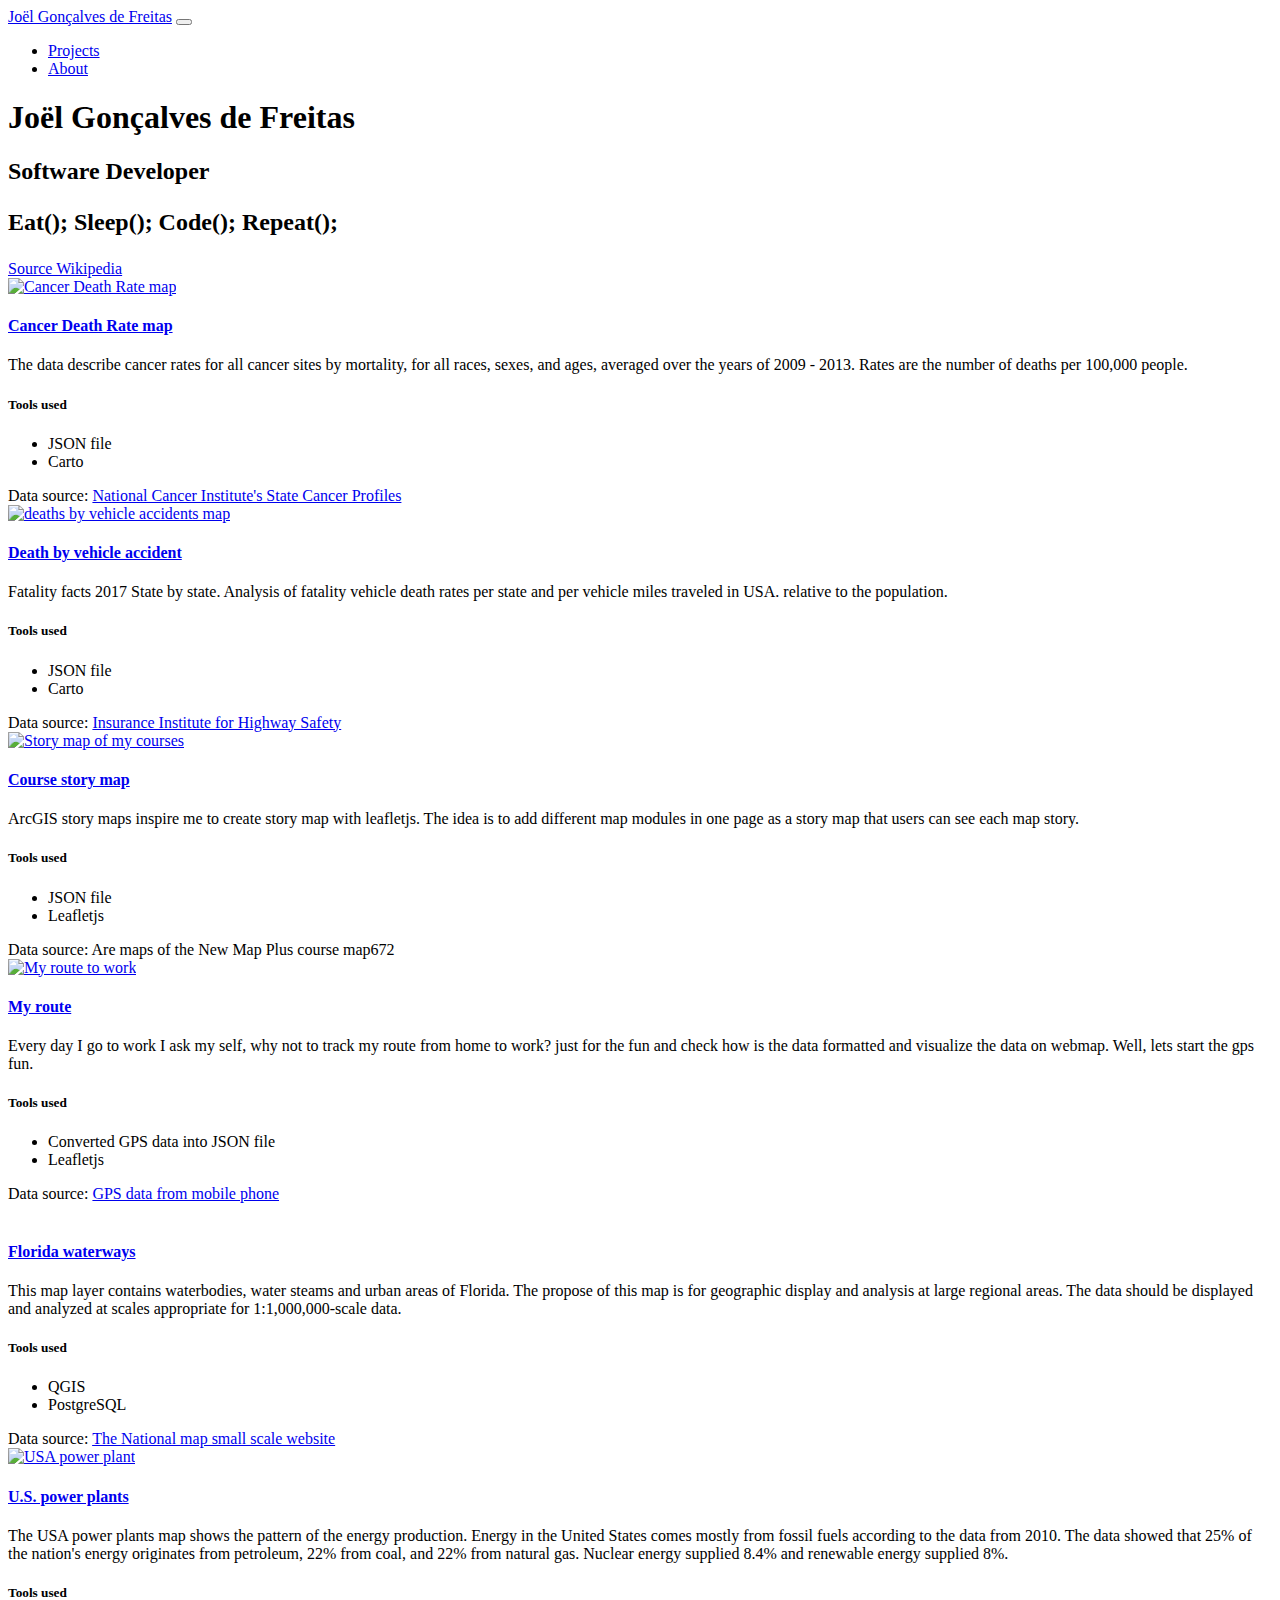
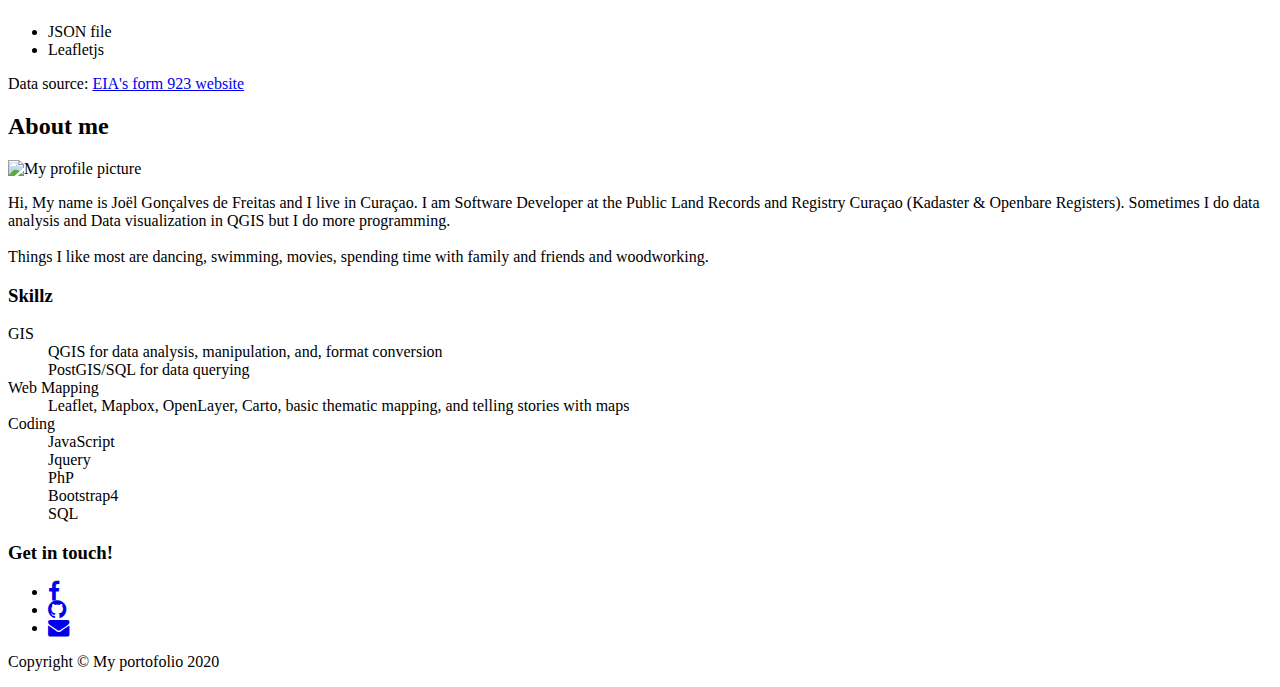
==== index.html @ 962fc3e3 "index file added to the git page" ====
<!DOCTYPE html>
<html lang="en">

<head>

  <meta charset="utf-8">
  <meta name="viewport" content="width=device-width, initial-scale=1, shrink-to-fit=no">
  <meta name="description" content="">
  <meta name="author" content="">

  <title>Joël Gonçalves de Freitas Portofolio</title>

  <!-- Bootstrap CSS -->
  <link href="vendor/bootstrap/css/bootstrap.min.css" rel="stylesheet">

  <!-- Font Awesome CSS from CDN -->
  <link href="https://maxcdn.bootstrapcdn.com/font-awesome/4.7.0/css/font-awesome.min.css" rel="stylesheet"
    integrity="sha384-wvfXpqpZZVQGK6TAh5PVlGOfQNHSoD2xbE+QkPxCAFlNEevoEH3Sl0sibVcOQVnN" crossorigin="anonymous">

  <!-- Google web font -->
  <link href="https://fonts.googleapis.com/css?family=Lato" rel="stylesheet">

  <!-- Custom styles for this template -->
  <link href="css/styles.css" rel="stylesheet">

</head>

<body id="page-top">

  <!-- Navigation -->
  <nav class="navbar navbar-expand-lg navbar-dark bg-success fixed-top" id="mainNav">
    <div class="container">
      <a class="navbar-brand js-scroll-trigger" href="#page-top">Joël Gonçalves de Freitas</a>
      <button class="navbar-toggler" type="button" data-toggle="collapse" data-target="#navbarResponsive"
        aria-controls="navbarResponsive" aria-expanded="false" aria-label="Toggle navigation">
        <span class="navbar-toggler-icon"></span>
      </button>
      <div class="collapse navbar-collapse" id="navbarResponsive">
        <ul class="navbar-nav ml-auto">
          <li class="nav-item">
            <a class="nav-link js-scroll-trigger" href="#projects">Projects</a>
          </li>
          <li class="nav-item">
            <a class="nav-link js-scroll-trigger" href="#about">About</a>
          </li>
        </ul>
      </div>
    </div>
  </nav>

  <!-- Welcome Section -->
  <header class="text-white">
    <div class="container text-center">
      <h1>Joël Gonçalves de Freitas</h1>
      <h2>Software Developer</h>
        <p class="lead">Eat(); Sleep(); Code(); Repeat();</p>

    </div>
    <a class="headimgsource" href="https://commons.wikimedia.org/wiki/File:Willemstad_Curacao_Queen_Emma_Bridge_by_night_(36304702930).jpg">Source Wikipedia</a>
  </header>

  <!-- Projects Section -->
  <section id="projects" class="bg-light ">
    <div class="container">
      <div class="row">
        <div class="col-lg-4 col-sm-6 portfolio-item">
          <div class="card h-100">
            <a target="_blank" href="https://nmp.carto.com/builder/2c14f33f-6878-4bf9-9946-59154da5bb68/embed"><img
                class="card-img-top" src="images/cancermap.png" alt="Cancer Death Rate map"></a>
            <div class="card-body bg-success text-white">
              <h4 class="card-title">

                <a target="_blank"
                  href="https://nmp.carto.com/builder/2c14f33f-6878-4bf9-9946-59154da5bb68/embed">Cancer Death Rate
                  map</a>
              </h4>
              <p class="card-text">
                The data describe cancer rates for all cancer sites by mortality, for all races, sexes, and ages,
                averaged over the years of 2009 - 2013. Rates are the number of deaths per 100,000 people.
              </p>
              <h5>Tools used</h5>
              <ul>
                <li>JSON file</li>
                <li>Carto</li>
              </ul>
              Data source: <a target="_blank" href="https://www.statecancerprofiles.cancer.gov/">National Cancer
                Institute's State Cancer Profiles</a>
            </div>
          </div>
        </div>
        <div class="col-lg-4 col-sm-6 portfolio-item">
          <div class="card h-100">
            <a target="_blank" href="https://jgo324.carto.com/builder/d9bbb91b-be37-4f00-9137-4a826701890a/embed"><img
                class="card-img-top" src="images/usCrashes.png" alt="deaths by vehicle accidents map"></a>
            <div class="card-body bg-success text-white">
              <h4 class="card-title">
                <a href="https://jgo324.carto.com/builder/d9bbb91b-be37-4f00-9137-4a826701890a/embed">Death by vehicle
                  accident</a>
              </h4>
              <p class="card-text">Fatality facts 2017 State by state.
                Analysis of fatality vehicle death rates per state and per vehicle miles traveled in USA. relative to
                the population.
              </p>
              <h5>Tools used</h5>
              <ul>
                <li>JSON file</li>
                <li>Carto</li>
              </ul>
              Data source: <a target="_blank" href="https:.www.iihs.org">Insurance Institute for Highway Safety</a>
            </div>

          </div>
        </div>
        <div class="col-lg-4 col-sm-6 portfolio-item">
          <div class="card h-100">
            <a target="_blank" href="https://jgo324.github.io/course-storymap/"><img class="card-img-top"
                src="images/courseStory.png" alt="Story map of my courses"></a>
            <div class="card-body bg-success text-white">
              <h4 class="card-title">
                <a target="_blank" href="https://jgo324.github.io/course-storymap/">Course story map</a>
              </h4>
              <p class="card-text">ArcGIS story maps inspire me to create story map with leafletjs.
                The idea is to add different map modules in one page as a story map that users
                can see each map story.</p>
              <h5>Tools used</h5>
              <ul>
                <li>JSON file</li>
                <li>Leafletjs</li>
              </ul>
              Data source: <span>Are maps of the New Map Plus course map672</span>
            </div>
          </div>
        </div>
        <div class="col-lg-4 col-sm-6 portfolio-item">
          <div class="card h-100">
            <a target="_blank" href="my-route/index.html"><img class="card-img-top" src="images/myroute.png"
                alt="My route to work"></a>
            <div class="card-body bg-success text-white">
              <h4 class="card-title">
                <a target="_blank" href="my-route/index.html">My route</a>
              </h4>
              <p class="card-text">
                Every day I go to work I ask my self, why not to track my
                route from home to work? just for the fun and check
                how is the data formatted and visualize the data on webmap.
                Well, lets start the gps fun.</p>
              <h5>Tools used</h5>
              <ul>
                <li>Converted GPS data into JSON file</li>
                <li>Leafletjs</li>
              </ul>
              Data source: <a download target="_blank" href="my-route/data/map_org.js">GPS data from mobile phone</a>
            </div>
          </div>
        </div>
        <div class="col-lg-4 col-sm-6 portfolio-item">
          <div class="card h-100">
            <a target="_blank" href="florida-waters/index.html"><img class="card-img-top" src="images/floridawaters.png"
                alt=""></a>
            <div class="card-body bg-success text-white">
              <h4 class="card-title">
                <a target="_blank" href="florida-waters/index.html">Florida waterways</a>
              </h4>
              <p class="card-text">This map layer contains waterbodies, water steams and urban areas of Florida.
                The propose of this map is for geographic display and analysis at large regional areas.
                The data should be displayed and analyzed at scales appropriate for 1:1,000,000-scale data.

              </p>
              <h5>Tools used</h5>
              <ul>
                <li>QGIS</li>
                <li>PostgreSQL</li>
              </ul>
              Data source: <a target="_blank" href="https://nationalmap.gov/small_scale/atlasftp.html">The National map
                small scale website</a>
            </div>
          </div>
        </div>
        <div class="col-lg-4 col-sm-6 portfolio-item">
          <div class="card h-100">
            <a target="_blank" href="power-plants/index.html"><img class="card-img-top" src="images/usPowerPlants.png"
                alt="USA power plant"></a>
            <div class="card-body bg-success text-white">
              <h4 class="card-title">
                <a target="_blank" href="power-plants/index.html">U.S. power plants</a>
              </h4>
              <p class="card-text">
                The USA power plants map shows the pattern of the energy production.
                Energy in the United States comes mostly from fossil fuels according to the data from 2010.
                The data showed that 25% of the nation's energy originates from petroleum,
                22% from coal, and 22% from natural gas. Nuclear energy supplied 8.4%
                and renewable energy supplied 8%.</p>
              <h5>Tools used</h5>
              <ul>
                <li>JSON file</li>
                <li>Leafletjs</li>
              </ul>
              Data source: <a target="_blank" href="http://www.eia.gov/electricity/data/eia923/">EIA's form 923
                website</a>
            </div>
          </div>
        </div>
      </div>
    </div>
  </section>

  <!-- About Section -->
  <section id="about">
    <div class="container">
      <div class="row">
        <div class="col-lg-12 mx-auto">
          <h2>About me</h2>
          <div class='my-5 clearfix'>
            <div class="float-md-left mb-5 mr-md-4"><img class="rounded-circle img-fluid" src="images/me.png"
                alt="My profile picture"></div>
            <p class="lead">
              Hi, My name is Joël Gonçalves de Freitas and I live in Curaçao.
              I am Software Developer at the Public Land Records and Registry Curaçao (Kadaster & Openbare Registers).
              Sometimes I do data analysis and Data visualization in QGIS but I do more programming.
              <br /><br />

              Things I like most are dancing, swimming, movies, spending time with family and friends and woodworking.
              <!-- 
            <p class="lead">When I'm not banging my head against the computer I'm spinning records, doing yoga, or
              landscape reading.</p> -->
          </div>

        </div>
      </div>
      <div class="row">
        <div class="col-md-6">
          <h3>Skillz</h3>
          <dl>
            <dt>GIS</dt>
            <dd>QGIS for data analysis, manipulation, and, format conversion</dd>
            <dd>PostGIS/SQL for data querying</dd>
            <dt>Web Mapping</dt>
            <dd>Leaflet, Mapbox, OpenLayer, Carto, basic thematic mapping, and telling stories with maps</dd>
            <dt>Coding</dt>
            <dd>JavaScript</dd>
            <dd>Jquery</dd>
            <dd>PhP</dd>
            <dd>Bootstrap4</dd>
            <dd>SQL</dd>
          </dl>
        </div>
        <!-- social inline list -->
        <div class="col-md-6">
          <h3>Get in touch!</h3>
          <ul class="list-inline">
            <li class="list-inline-item py-1 ml-2"><a target="_blank"
                href="https://www.facebook.com/joel.goncalvesdefreitas"><i class="px-2 fa fa-facebook fa-lg "></i></a>
            </li>
            <li class="list-inline-item py-1 ml-2"><a target="_blank" href="https://github.com/JGO324"><i
                  class="px-2 fa fa-github fa-lg "></i></a></li>
            <li class="list-inline-item py-1 ml-2"><a href="mailto:jgo324@uky.edu"><i
                  class="px-2 fa fa-envelope fa-lg "></i></a></li>
          </ul>
        </div>


      </div>
    </div>
  </section>

  <!-- Footer -->
  <footer class="py-5 bg-success">
    <div class="container">
      <p class="m-0 text-center text-white">Copyright &copy; My portofolio 2020</p>
    </div>
  </footer>

  <!-- JQuery JavaScript -->
  <script src="vendor/jquery/jquery.min.js"></script>

  <!-- Bootstrap JavaScript -->
  <script src="vendor/bootstrap/js/bootstrap.bundle.min.js"></script>

  <!-- JavaScript Plugin -->
  <script src="vendor/jquery-easing/jquery.easing.min.js"></script>

  <!-- Custom JavaScript for this theme -->
  <script src="js/scrolling-nav.js"></script>

</body>

</html>
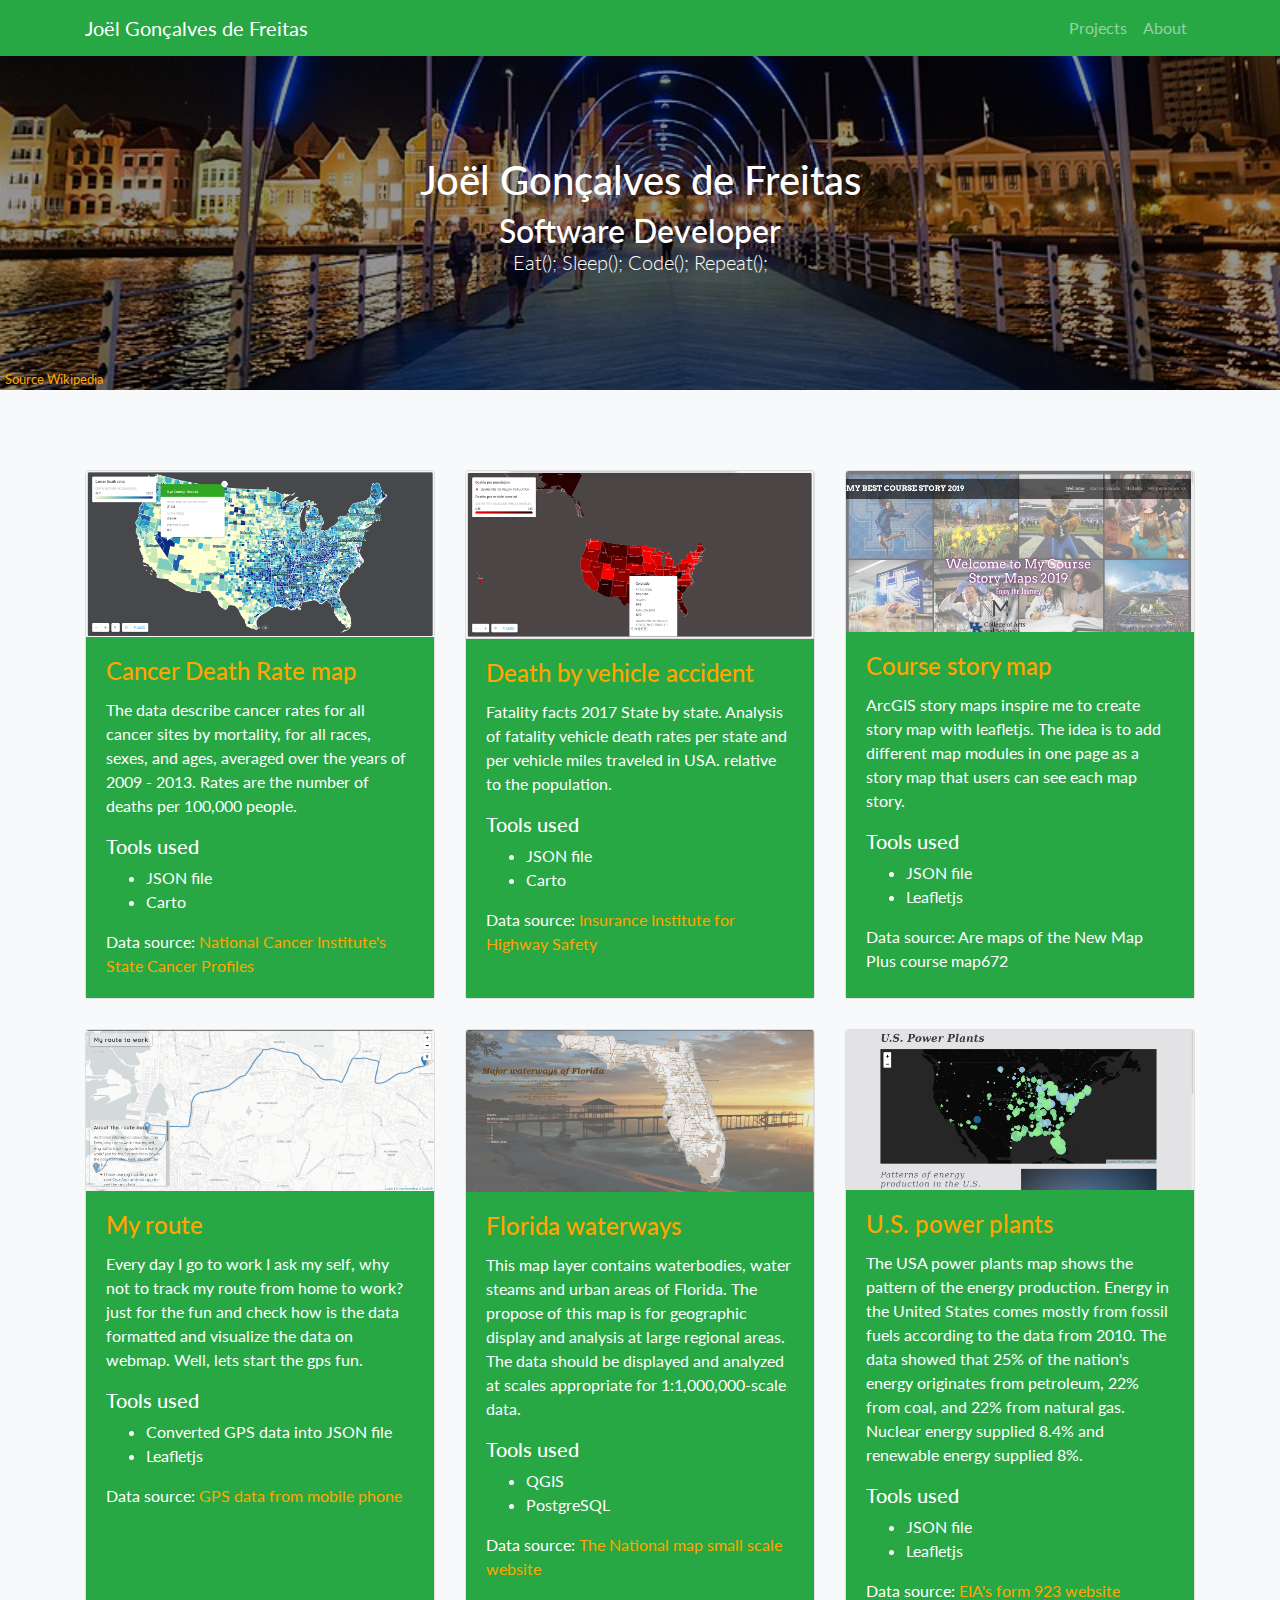
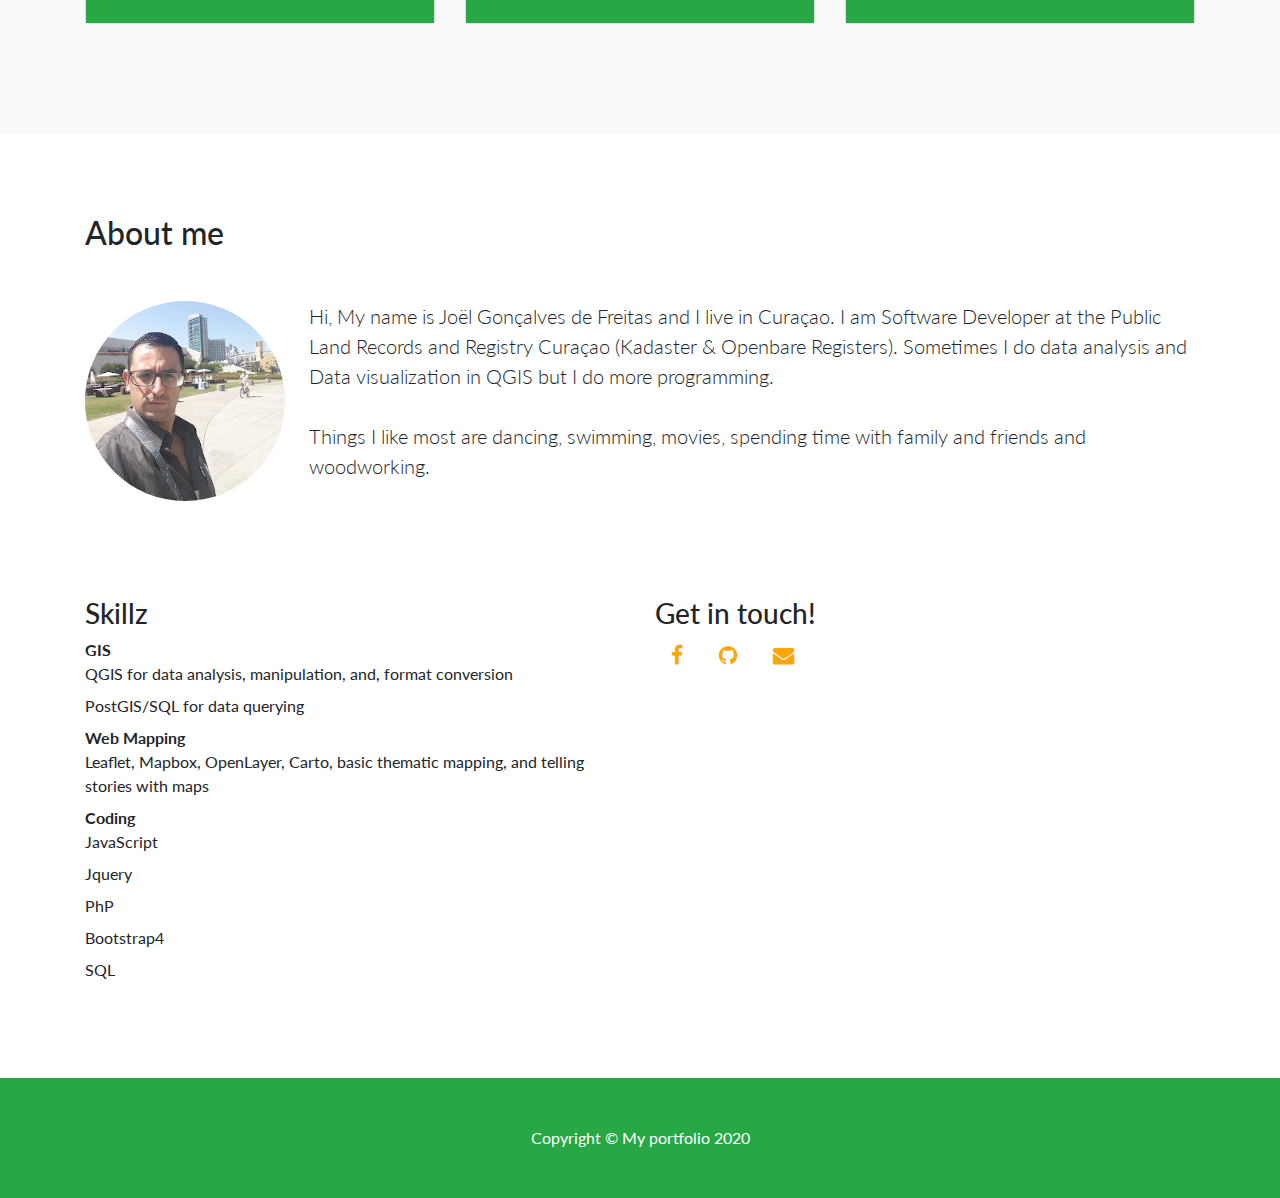
==== commit 414fd1f9: "change portofolio to portfolio" ====
--- a/index.html
+++ b/index.html
@@ -8,7 +8,7 @@
   <meta name="description" content="">
   <meta name="author" content="">
 
-  <title>Joël Gonçalves de Freitas Portofolio</title>
+  <title>Joël Gonçalves de Freitas portfolio</title>
 
   <!-- Bootstrap CSS -->
   <link href="vendor/bootstrap/css/bootstrap.min.css" rel="stylesheet">
@@ -266,7 +266,7 @@
   <!-- Footer -->
   <footer class="py-5 bg-success">
     <div class="container">
-      <p class="m-0 text-center text-white">Copyright &copy; My portofolio 2020</p>
+      <p class="m-0 text-center text-white">Copyright &copy; My portfolio 2020</p>
     </div>
   </footer>
 
--- a/css/styles.css
+++ b/css/styles.css
@@ -0,0 +1,49 @@
+/*!
+ * Start Bootstrap - Heroic Features (https://startbootstrap.com/template-overviews/heroic-features)
+ * Copyright 2013-2017 Start Bootstrap
+ * Licensed under MIT (https://github.com/BlackrockDigital/startbootstrap-heroic-features/blob/master/LICENSE)
+ */
+
+body {
+  /* apply custom rules to the body here */
+  font-family: Lato;
+}
+
+header {
+  background-image: url("../images/willemstad-at-night.png");
+  background-size: cover;
+  background-repeat: no-repeat;
+  padding: 154px 0 100px;
+  /* background-color: #448ee4; */
+}
+
+.headimgsource
+{
+  position: absolute;
+  margin: 80px 0 0 5px;
+  font-size: 0.8em;
+}
+
+.headimgsource:hover
+{
+  color: whitesmoke;
+}
+
+a{
+  color: orange;
+}
+
+/* media query when the media is wider than 992px */
+@media (min-width: 992px) {
+  header {
+    padding: 156px 0 100px;
+  }
+}
+
+.portfolio-item {
+  margin-bottom: 30px;
+}
+
+section {
+  padding: 80px 0;
+}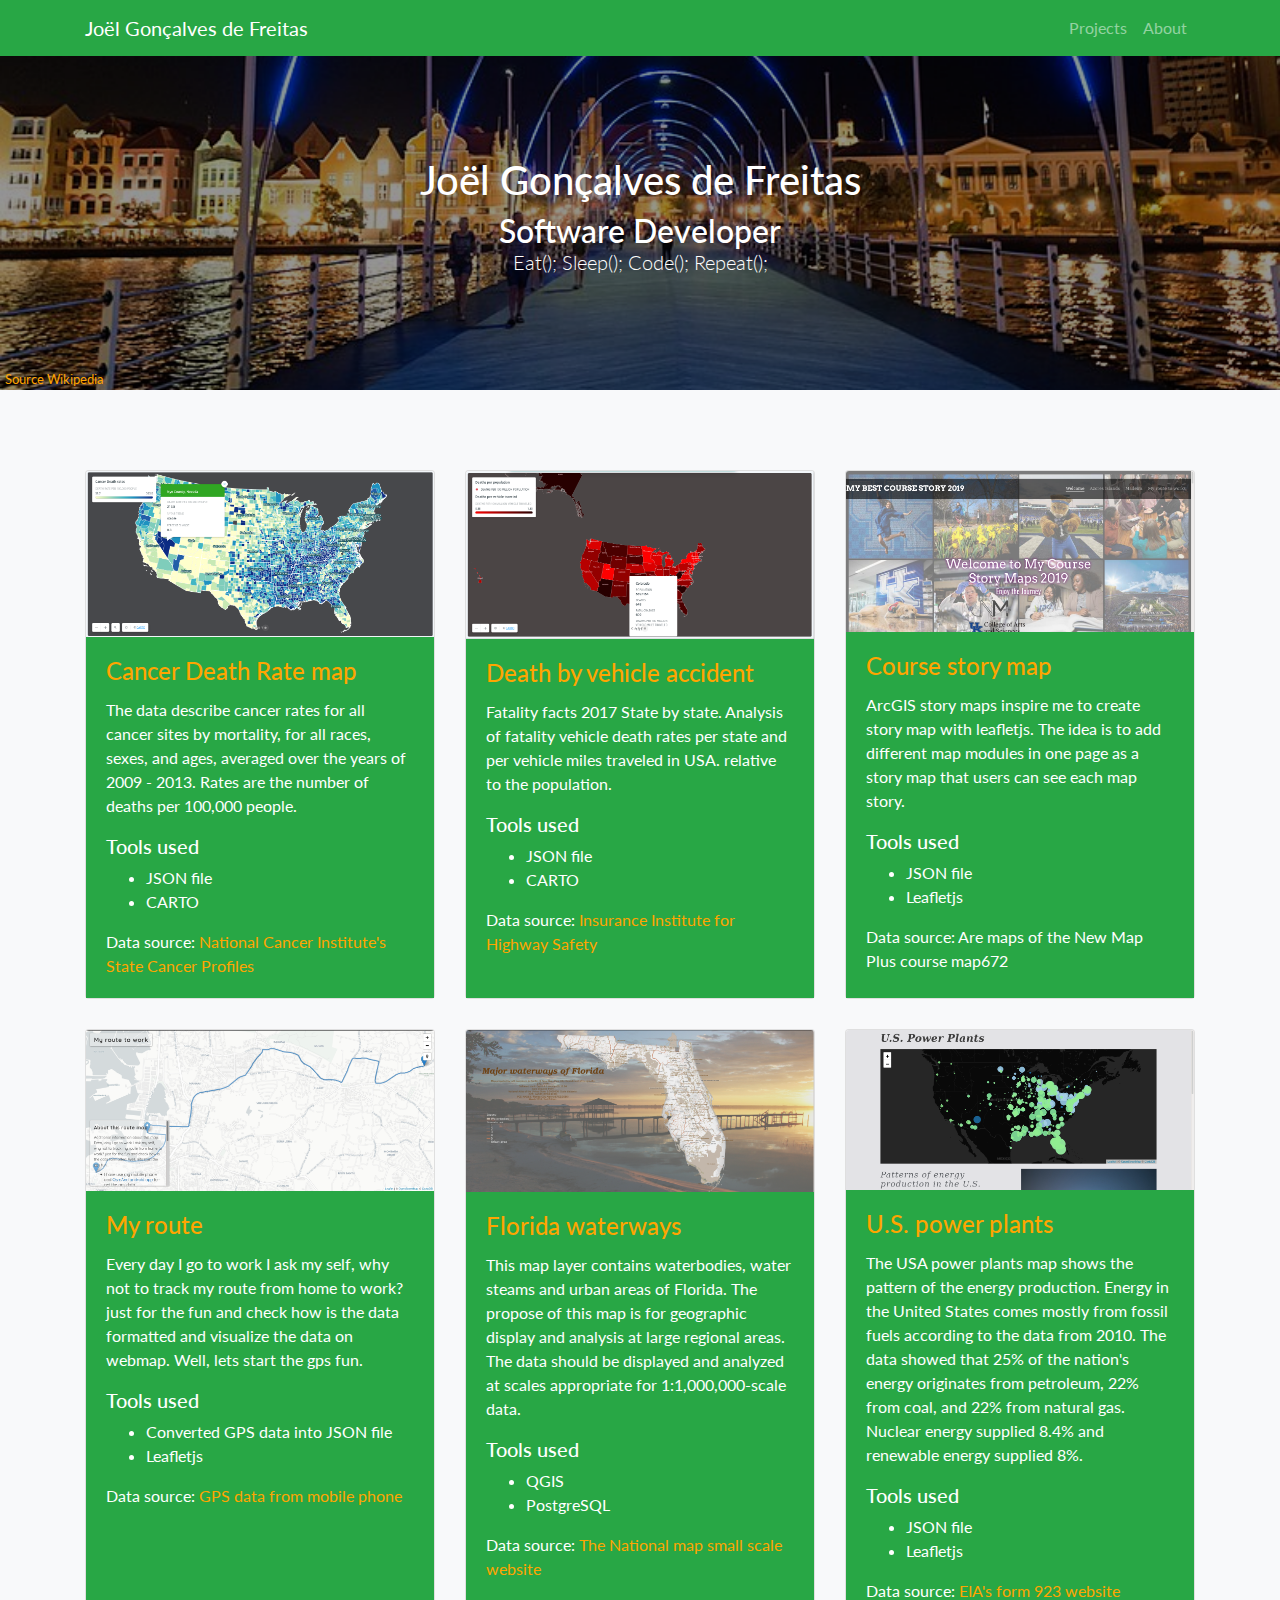
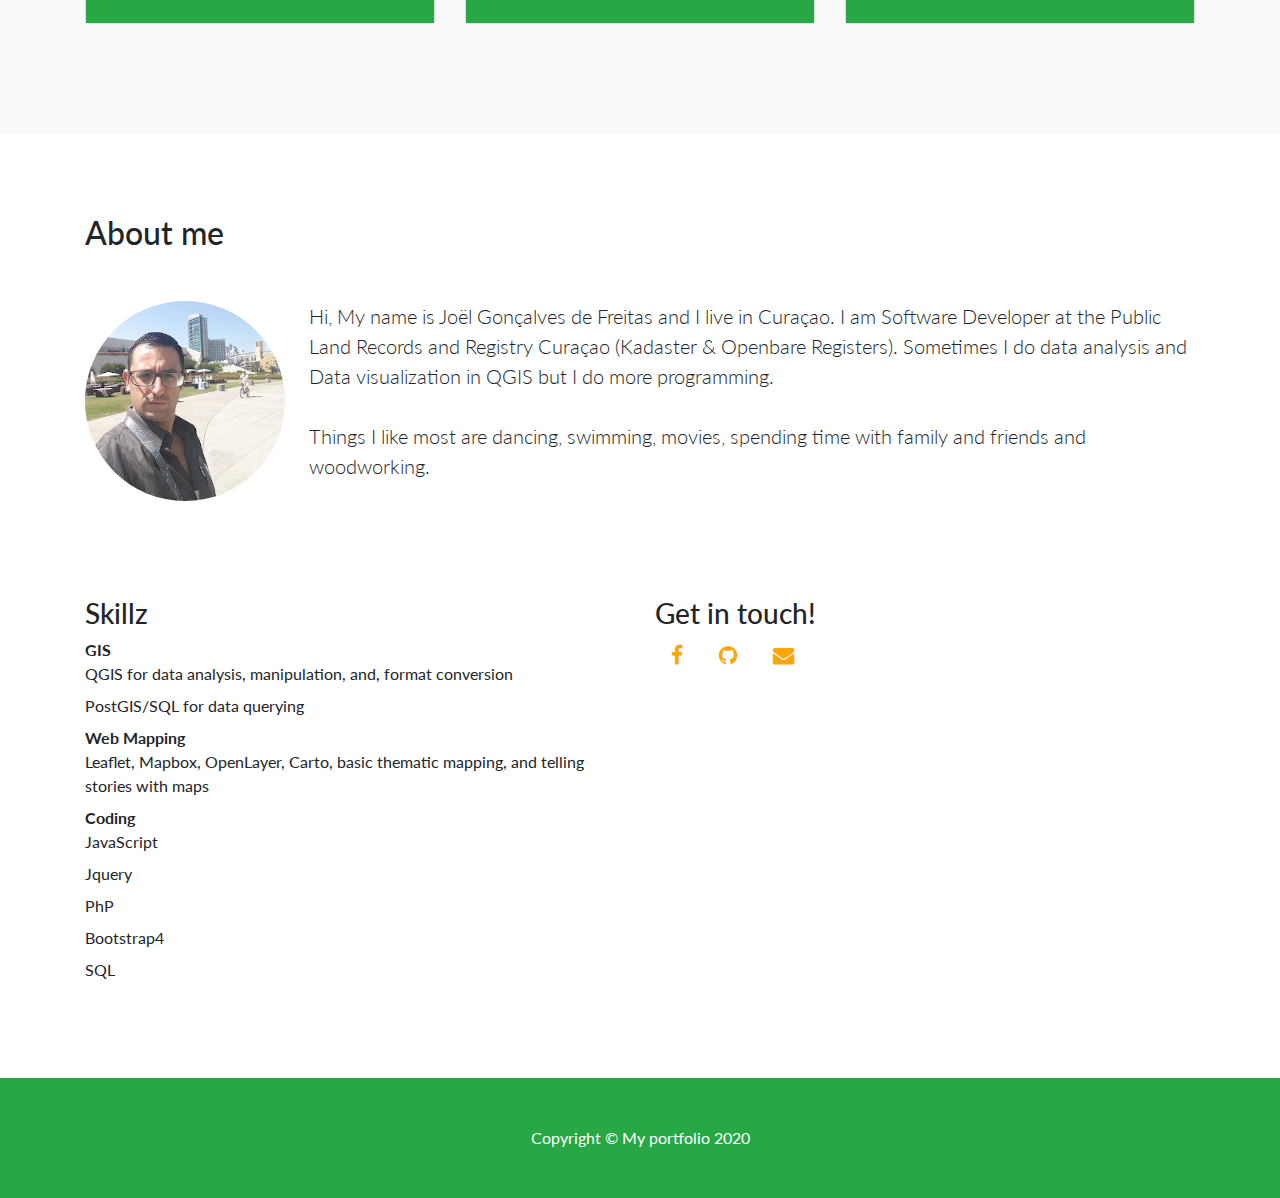
==== commit bd2850a2: "use CARTO" ====
--- a/index.html
+++ b/index.html
@@ -81,7 +81,7 @@
               <h5>Tools used</h5>
               <ul>
                 <li>JSON file</li>
-                <li>Carto</li>
+                <li>CARTO</li>
               </ul>
               Data source: <a target="_blank" href="https://www.statecancerprofiles.cancer.gov/">National Cancer
                 Institute's State Cancer Profiles</a>
@@ -104,7 +104,7 @@
               <h5>Tools used</h5>
               <ul>
                 <li>JSON file</li>
-                <li>Carto</li>
+                <li>CARTO</li>
               </ul>
               Data source: <a target="_blank" href="https:.www.iihs.org">Insurance Institute for Highway Safety</a>
             </div>
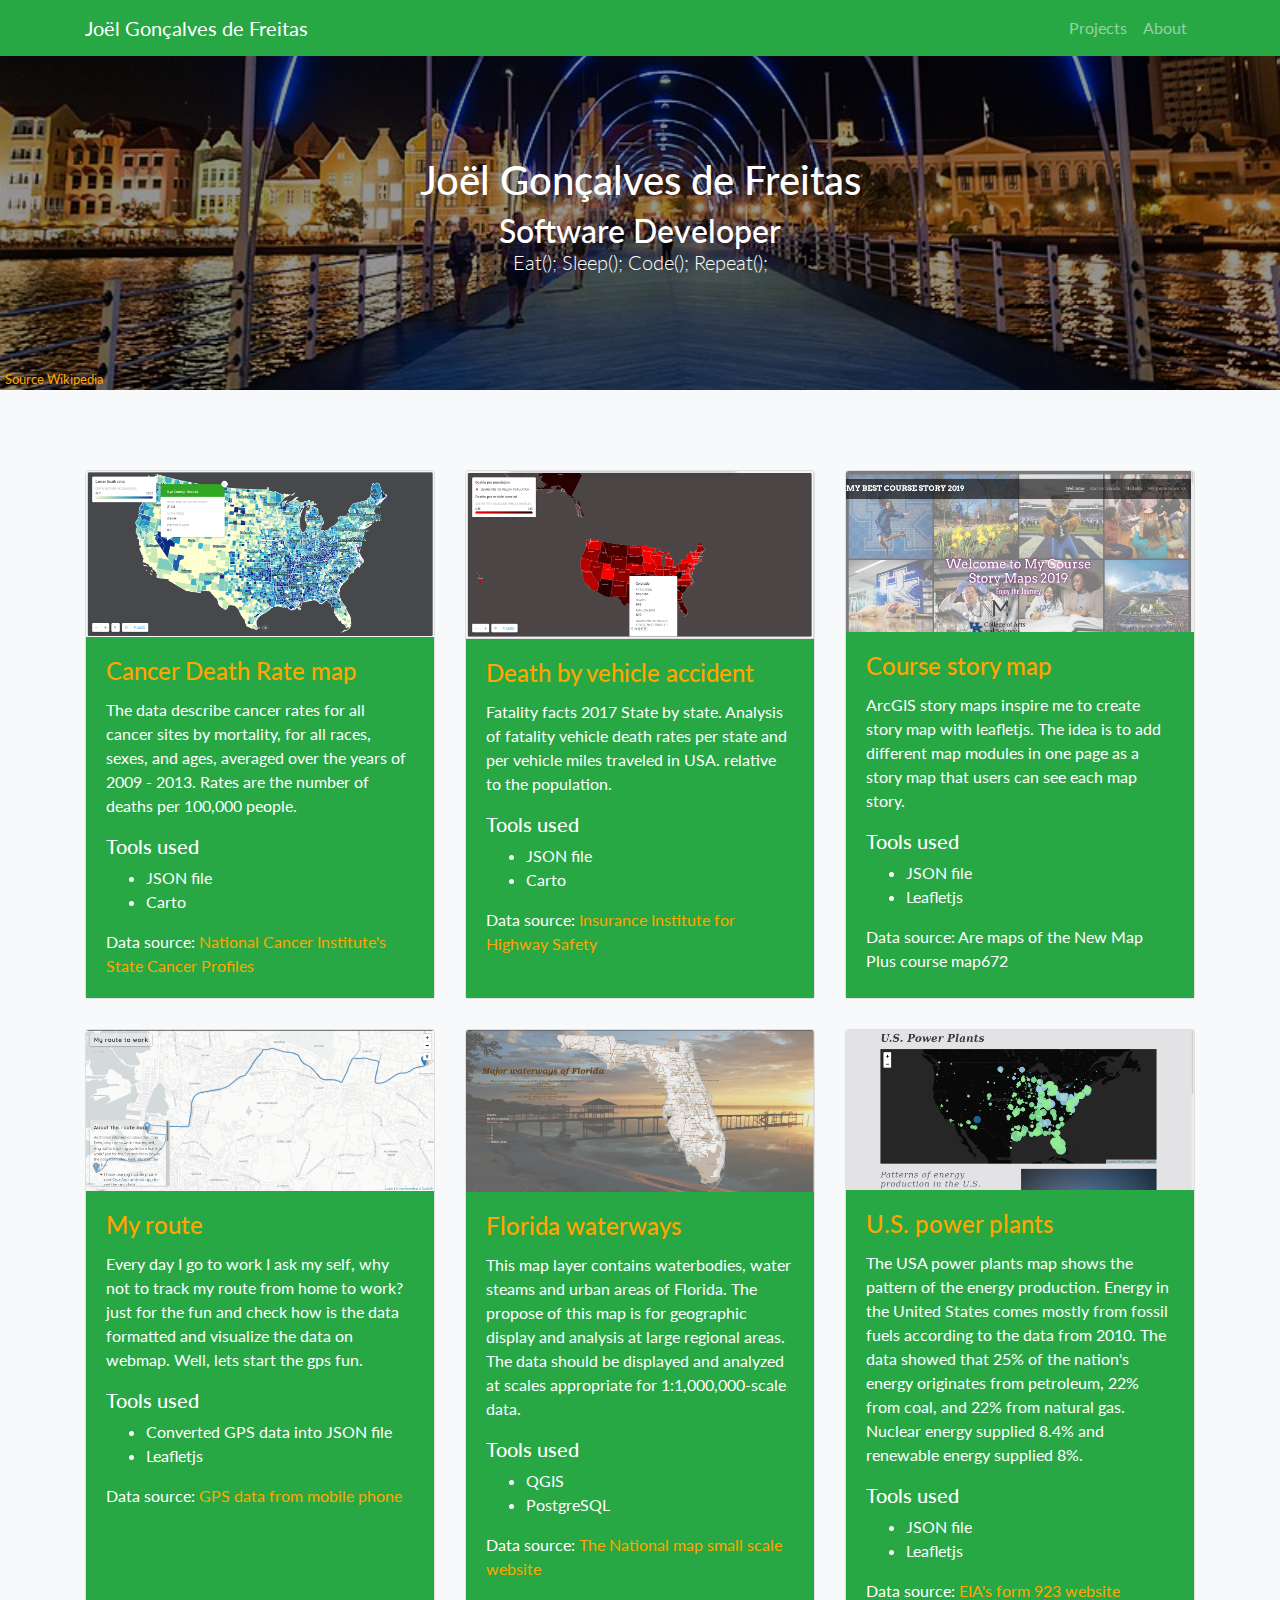
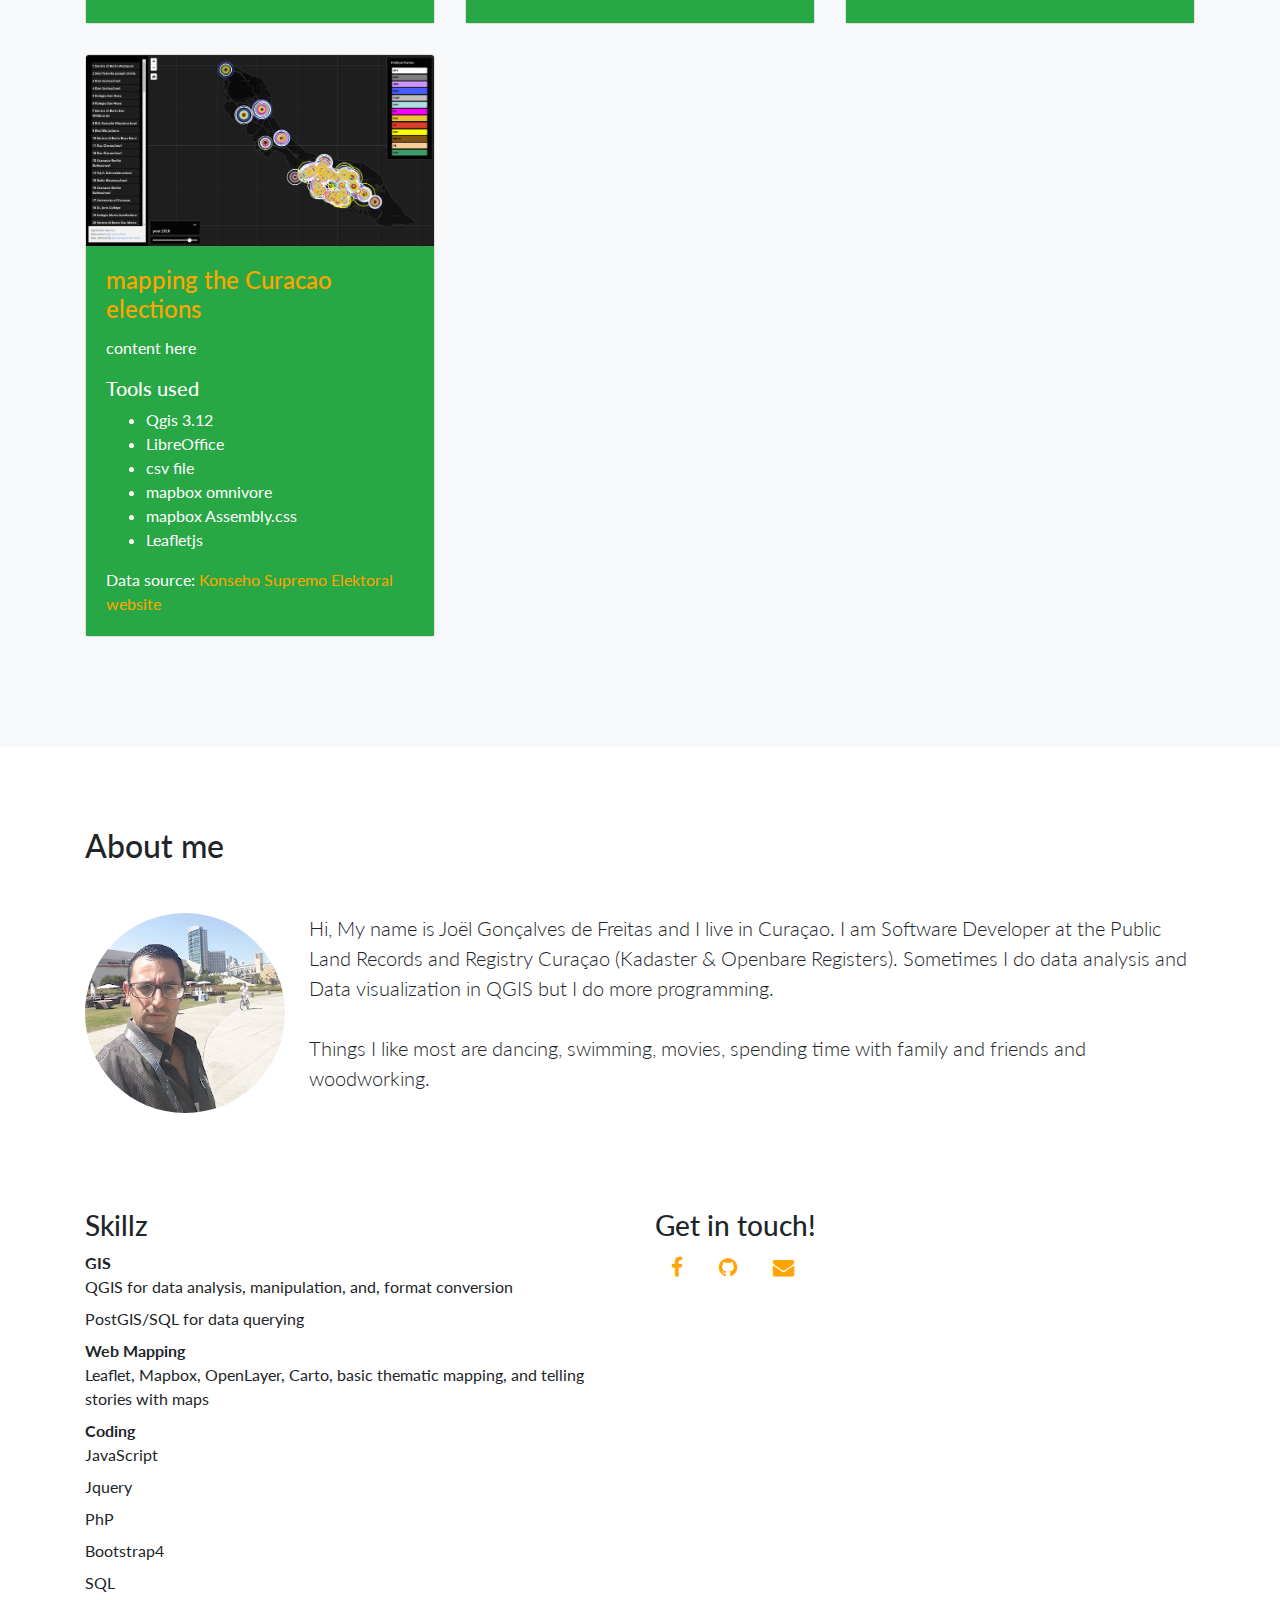
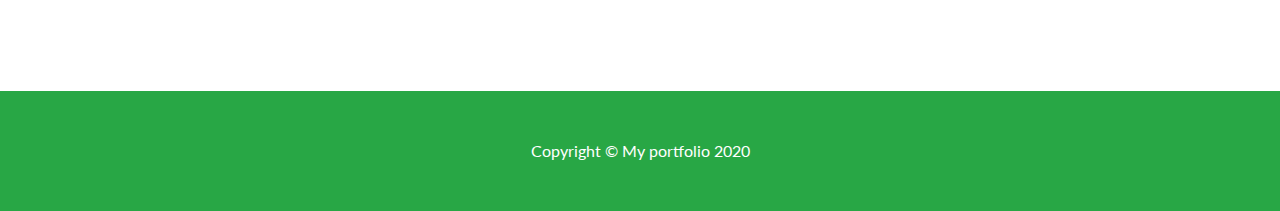
==== commit 8653b5d5: "add new map project named mapping the Curacao Elections" ====
--- a/index.html
+++ b/index.html
@@ -81,7 +81,7 @@
               <h5>Tools used</h5>
               <ul>
                 <li>JSON file</li>
-                <li>CARTO</li>
+                <li>Carto</li>
               </ul>
               Data source: <a target="_blank" href="https://www.statecancerprofiles.cancer.gov/">National Cancer
                 Institute's State Cancer Profiles</a>
@@ -104,7 +104,7 @@
               <h5>Tools used</h5>
               <ul>
                 <li>JSON file</li>
-                <li>CARTO</li>
+                <li>Carto</li>
               </ul>
               Data source: <a target="_blank" href="https:.www.iihs.org">Insurance Institute for Highway Safety</a>
             </div>
@@ -196,6 +196,31 @@
                 <li>Leafletjs</li>
               </ul>
               Data source: <a target="_blank" href="http://www.eia.gov/electricity/data/eia923/">EIA's form 923
+                website</a>
+            </div>
+          </div>
+        </div>
+        <div class="col-lg-4 col-sm-6 portfolio-item">
+          <div class="card h-100">
+            <a target="_blank" href="https://jgo324.github.io/curacao-elections"><img class="card-img-top" src="images/curacaoElections.png"
+                alt="USA power plant"></a>
+            <div class="card-body bg-success text-white">
+              <h4 class="card-title">
+                <a target="_blank" href="https://jgo324.github.io/curacao-elections">mapping the Curacao elections</a>
+              </h4>
+              <p class="card-text">
+              content here  
+              </p>
+              <h5>Tools used</h5>
+              <ul>
+                <li>Qgis 3.12</li>
+                <li>LibreOffice</li>
+                <li>csv file</li>
+                <li>mapbox omnivore</li>
+                <li>mapbox Assembly.css</li>
+                 <li>Leafletjs</li>
+              </ul>
+              Data source: <a target="_blank" href="http://www.kse.cw">Konseho Supremo Elektoral
                 website</a>
             </div>
           </div>
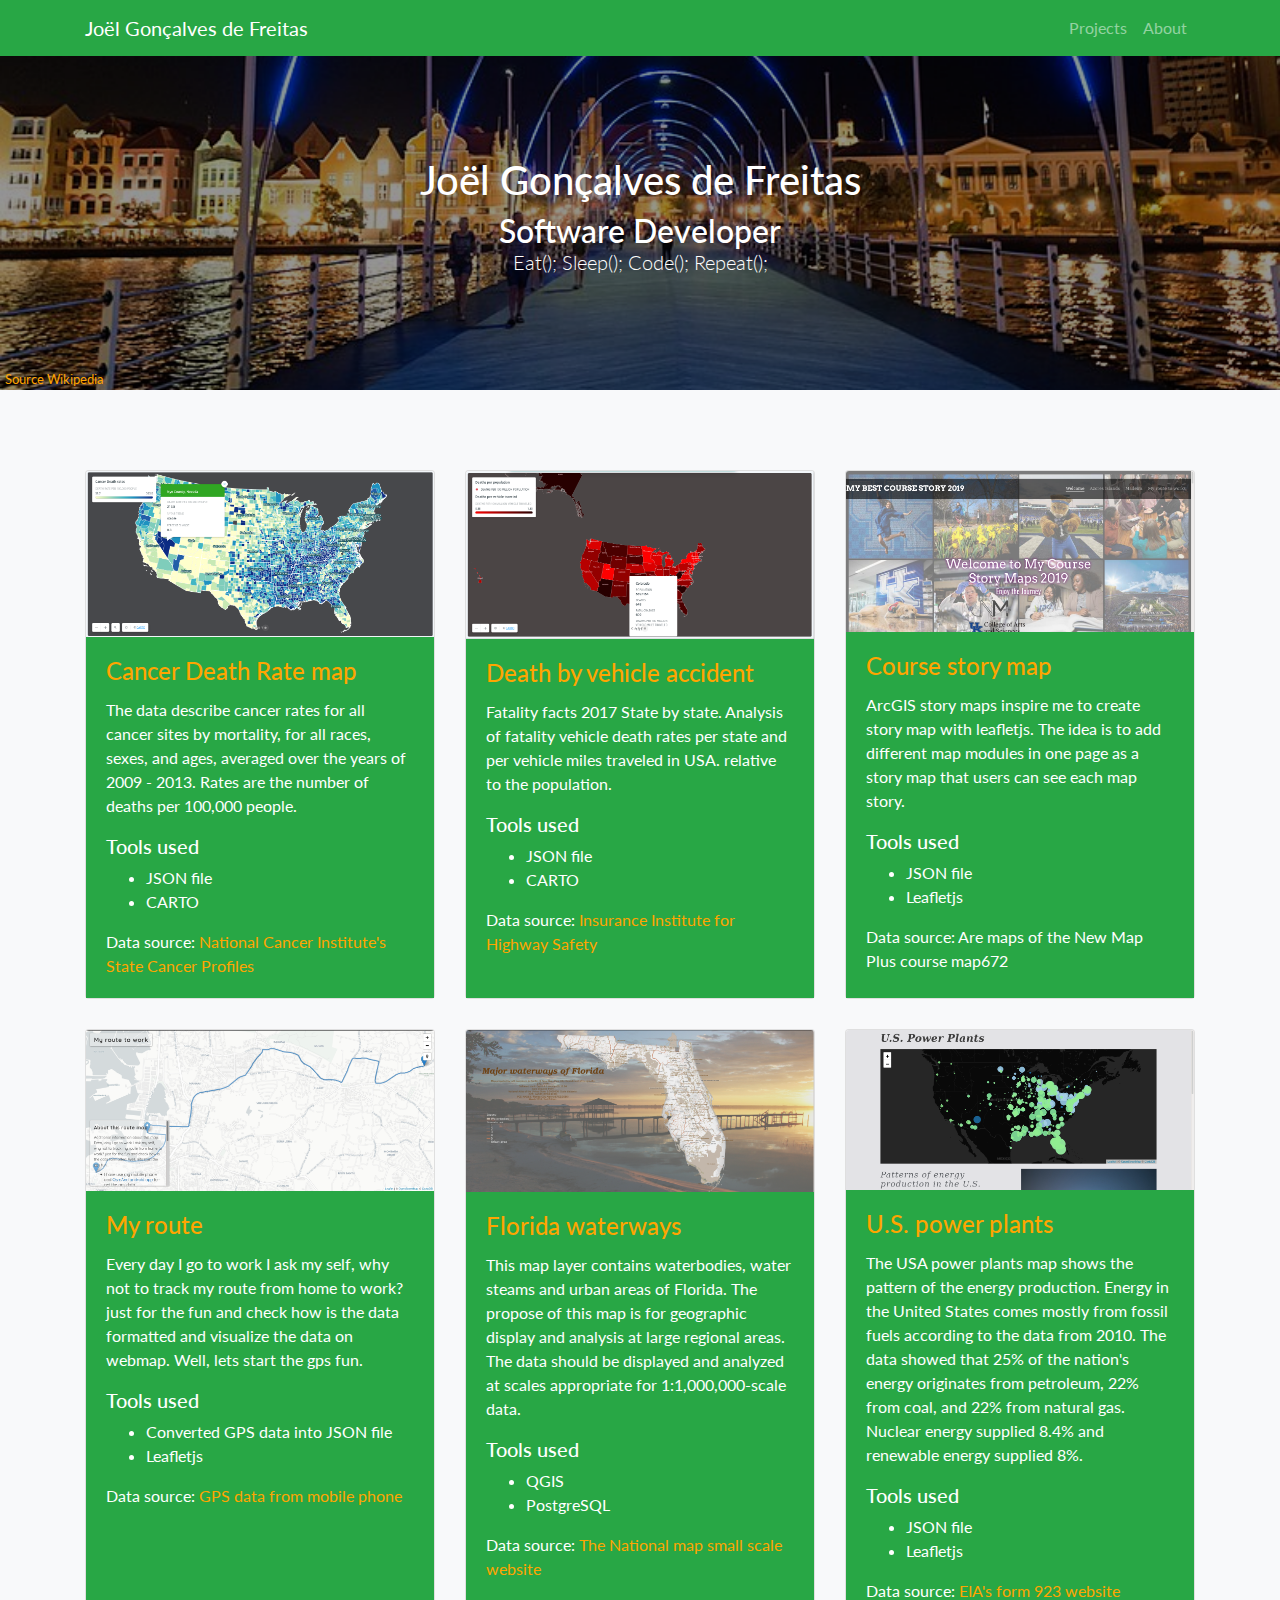
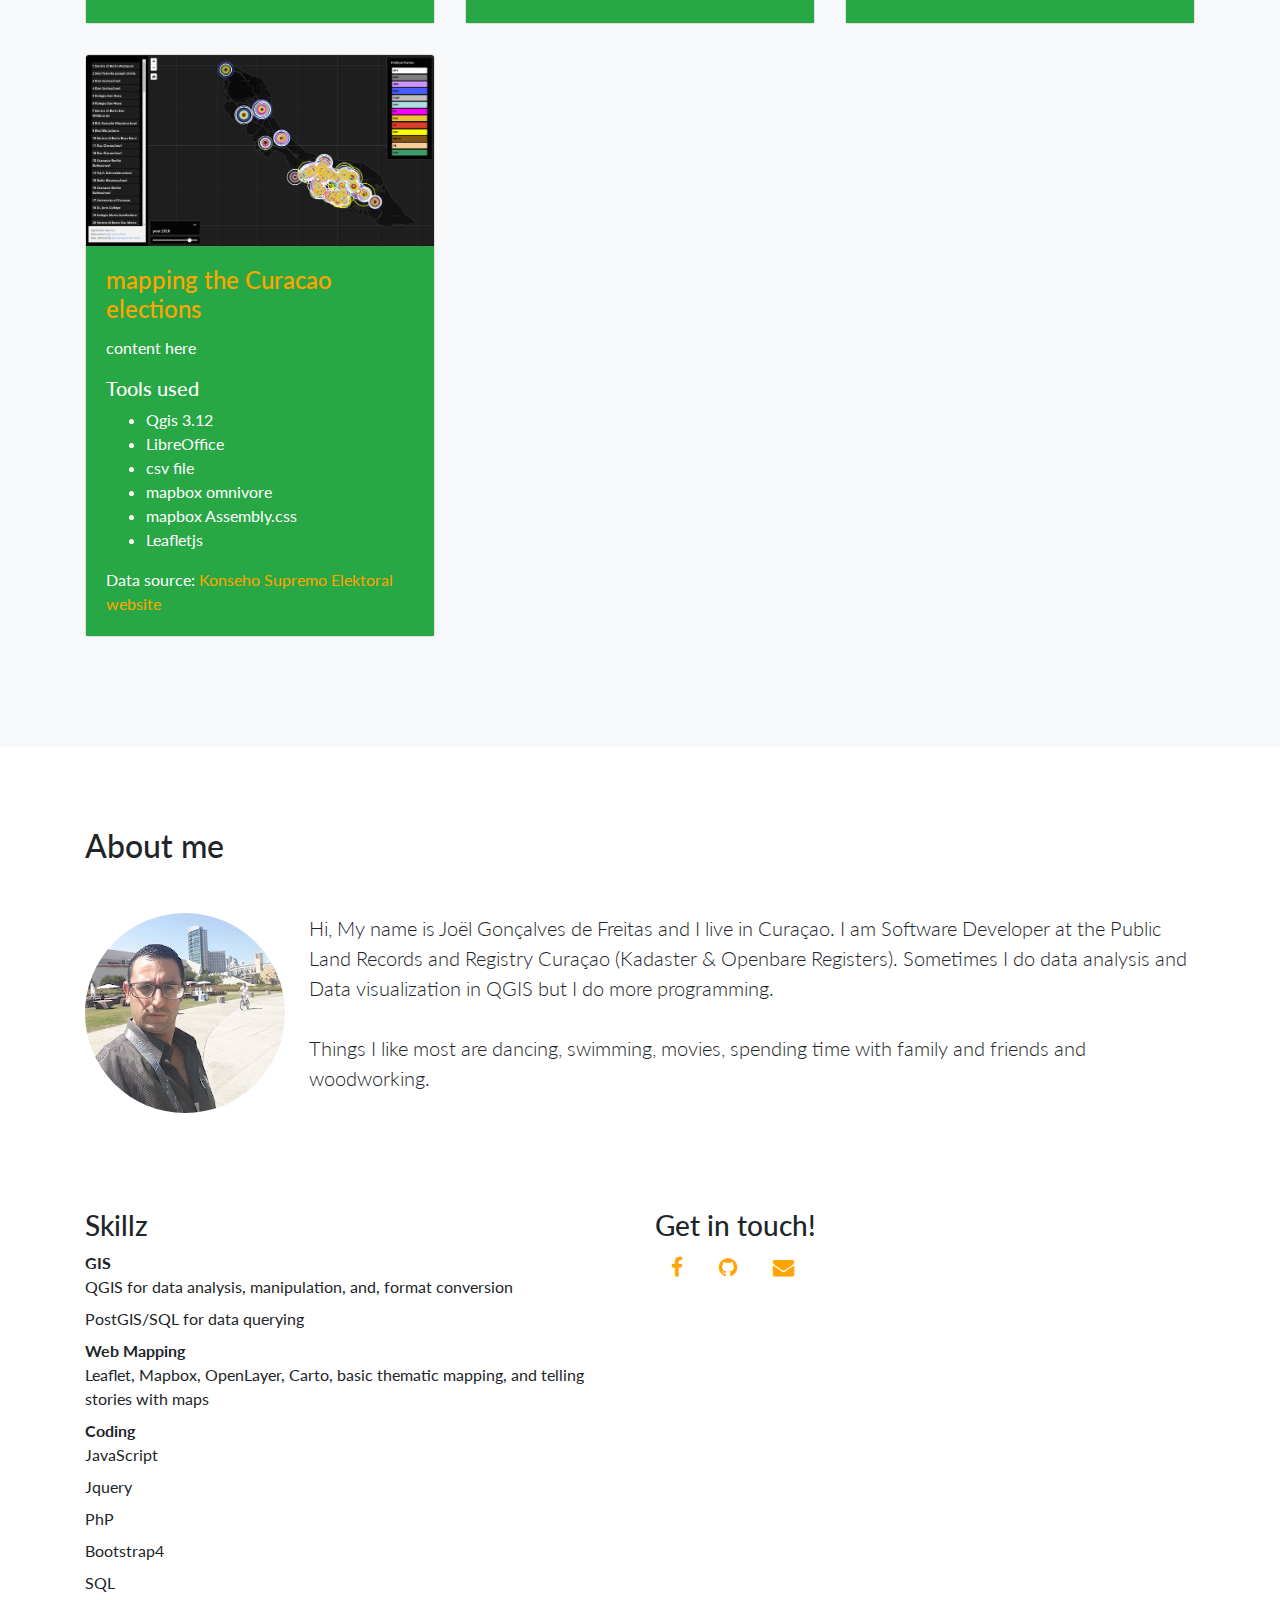
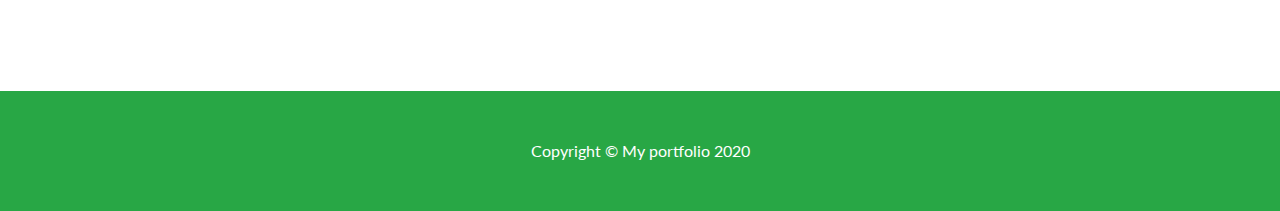
==== commit 68d5abdf: "Merge pull request #1 from JGO324/eval" ====
--- a/index.html
+++ b/index.html
@@ -81,7 +81,7 @@
               <h5>Tools used</h5>
               <ul>
                 <li>JSON file</li>
-                <li>Carto</li>
+                <li>CARTO</li>
               </ul>
               Data source: <a target="_blank" href="https://www.statecancerprofiles.cancer.gov/">National Cancer
                 Institute's State Cancer Profiles</a>
@@ -104,7 +104,7 @@
               <h5>Tools used</h5>
               <ul>
                 <li>JSON file</li>
-                <li>Carto</li>
+                <li>CARTO</li>
               </ul>
               Data source: <a target="_blank" href="https:.www.iihs.org">Insurance Institute for Highway Safety</a>
             </div>
